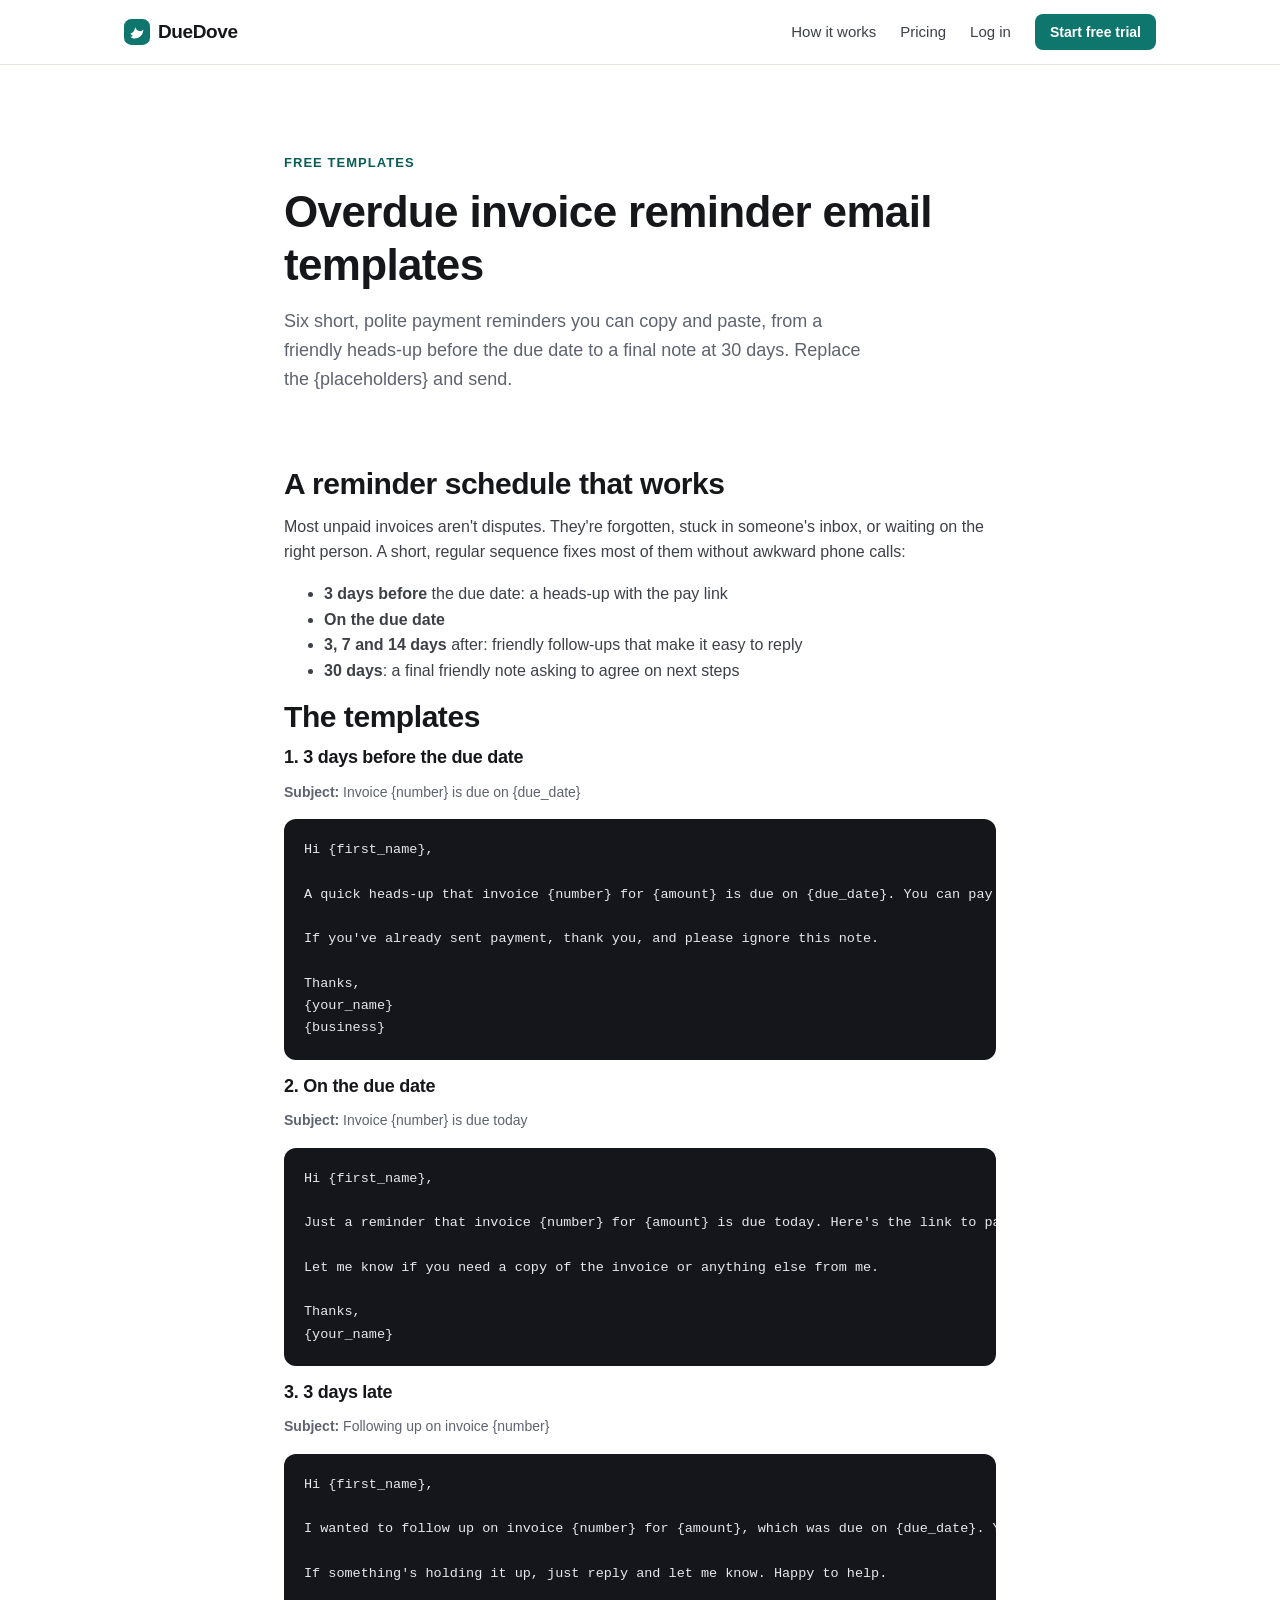
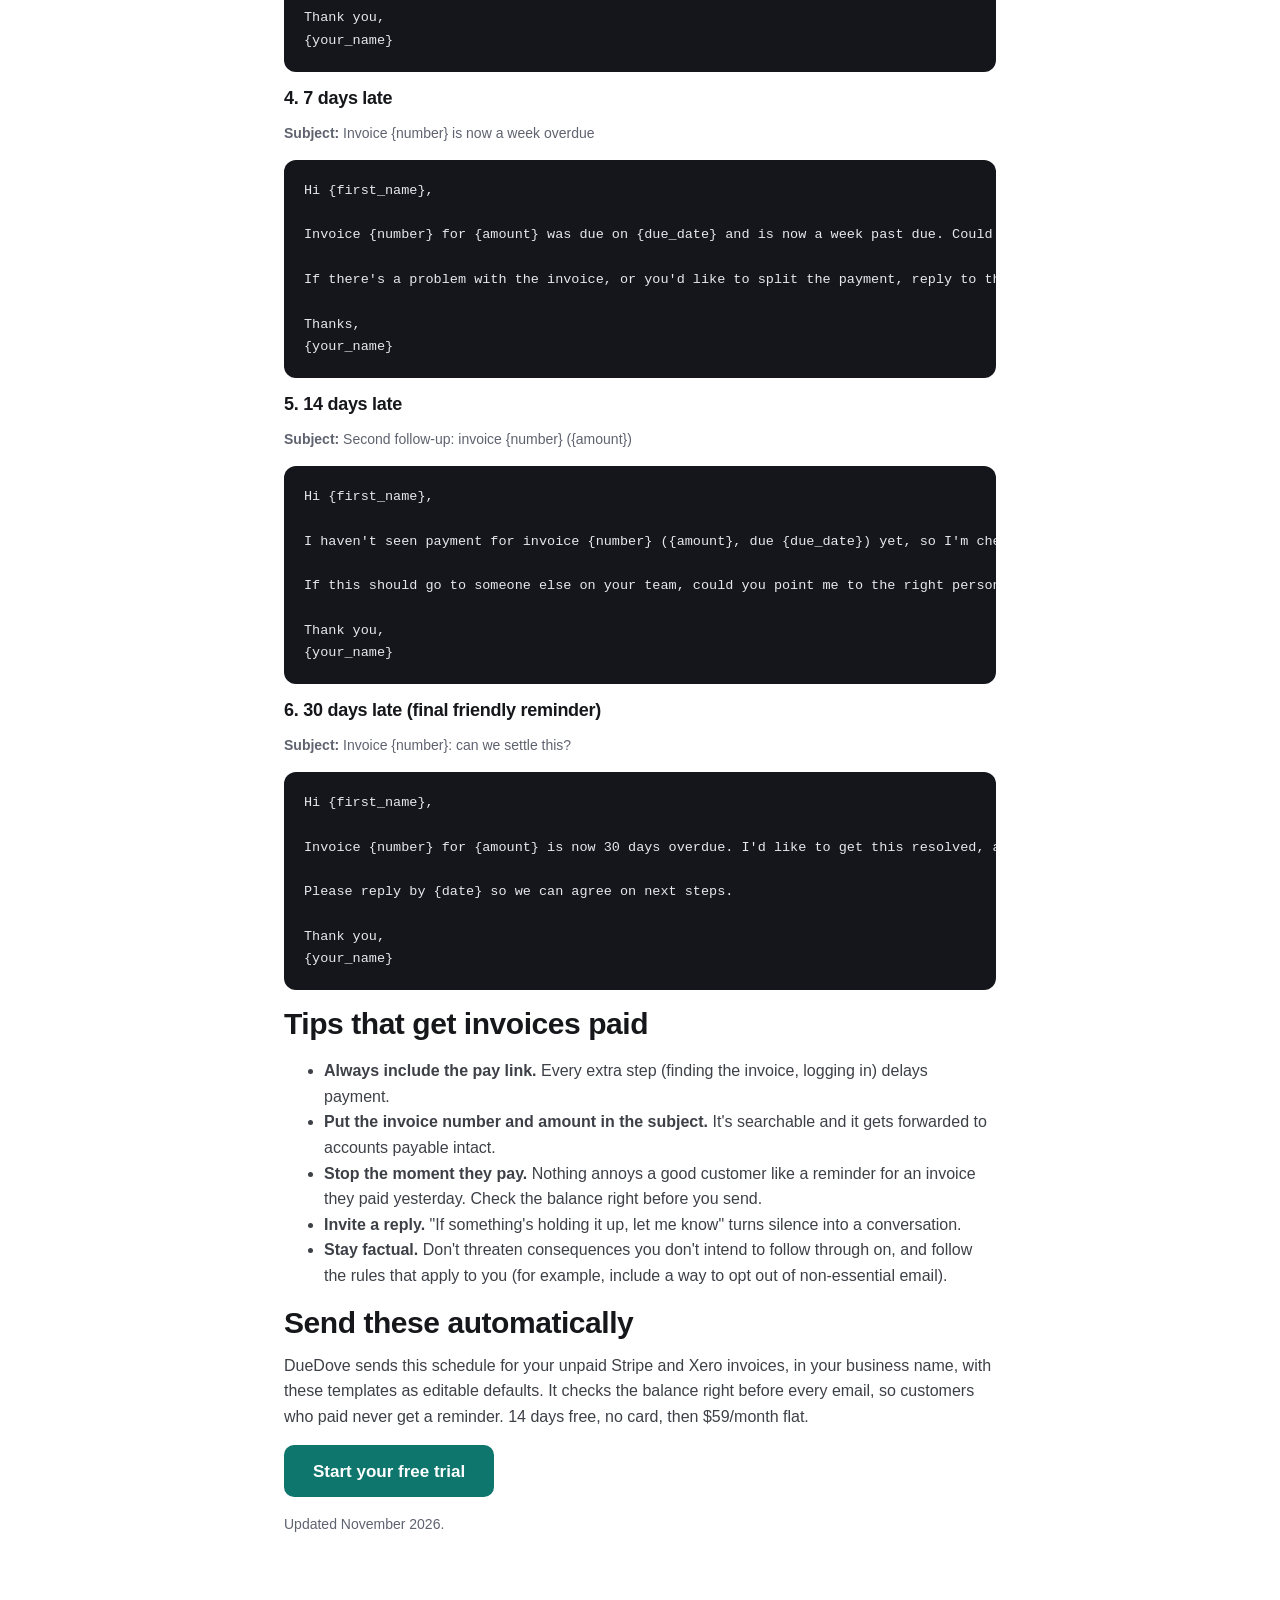
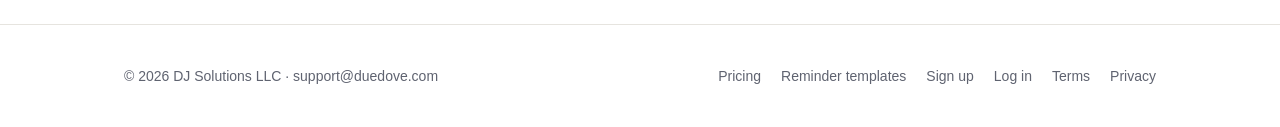
==== invoice-reminder-email-templates.html @ cabfb70f "Free overdue invoice reminder email templates page; footer link; sitemap" ====
<!doctype html><html lang="en"><head><meta charset="utf-8"><meta http-equiv="Content-Security-Policy" content="default-src 'self'; style-src 'self' 'unsafe-inline'; img-src 'self' data:; form-action https://app.duedove.com; base-uri 'none'; object-src 'none'"><meta name="referrer" content="no-referrer">
<meta name="viewport" content="width=device-width,initial-scale=1"><title>Overdue Invoice Reminder Email Templates (Free, Copy-Paste) · DueDove</title><meta name="description" content="Six polite payment reminder emails for unpaid invoices: before the due date, on the day, and 3, 7 and 14 days late. Free templates with subject lines."><link rel="canonical" href="https://duedove.com/invoice-reminder-email-templates.html"><meta property="og:title" content="Overdue Invoice Reminder Email Templates (Free, Copy-Paste) · DueDove"><meta property="og:description" content="Six polite payment reminder emails for unpaid invoices: before the due date, on the day, and 3, 7 and 14 days late. Free templates with subject lines."><meta property="og:url" content="https://duedove.com/invoice-reminder-email-templates.html"><meta property="og:type" content="article">
<meta name="theme-color" content="#ffffff"><link rel="icon" href="data:image/svg+xml,%3Csvg xmlns='http://www.w3.org/2000/svg' viewBox='0 0 32 32'%3E%3Crect width='32' height='32' rx='9' fill='%230f766e'/%3E%3Cpath d='M8 18c3-1 5-4 6-8 1 3 3 5 7 5l3-2-1 4c-1 4-5 7-10 7-2 0-4-1-5-2l3-1c-1-1-2-2-3-3z' fill='%23fff'/%3E%3C/svg%3E"><link rel="stylesheet" href="/style.css"></head><body>
<header class="top"><div class="wrap"><a class="logo" href="/"><svg viewBox="0 0 32 32" aria-hidden="true"><rect width="32" height="32" rx="9" fill="#0f766e"/><path d="M8 18c3-1 5-4 6-8 1 3 3 5 7 5l3-2-1 4c-1 4-5 7-10 7-2 0-4-1-5-2l3-1c-1-1-2-2-3-3z" fill="#fff"/></svg>DueDove</a><nav class="nav"><a class="hide-sm" href="/#how">How it works</a><a class="hide-sm" href="/pricing.html">Pricing</a><a href="https://app.duedove.com/login">Log in</a><a class="btn sm" href="/signup.html">Start free trial</a></nav></div></header>
<main><section class="hero"><div class="wrap" style="max-width:760px">
<div class="eyebrow">Free templates</div><h1>Overdue invoice reminder email templates</h1>
<p class="lead">Six short, polite payment reminders you can copy and paste, from a friendly heads-up before the due date to a final note at 30 days. Replace the {placeholders} and send.</p></div></section>
<section style="padding-top:0"><div class="wrap" style="max-width:760px">
<h2>A reminder schedule that works</h2><p>Most unpaid invoices aren't disputes. They're forgotten, stuck in someone's inbox, or waiting on the right person. A short, regular sequence fixes most of them without awkward phone calls:</p>
<ul><li><b>3 days before</b> the due date: a heads-up with the pay link</li><li><b>On the due date</b></li><li><b>3, 7 and 14 days</b> after: friendly follow-ups that make it easy to reply</li><li><b>30 days</b>: a final friendly note asking to agree on next steps</li></ul>
<h2>The templates</h2><h3>1. 3 days before the due date</h3><p class="small"><b>Subject:</b> Invoice {number} is due on {due_date}</p><pre>Hi {first_name},

A quick heads-up that invoice {number} for {amount} is due on {due_date}. You can pay it here: {pay_link}

If you&#x27;ve already sent payment, thank you, and please ignore this note.

Thanks,
{your_name}
{business}</pre><h3>2. On the due date</h3><p class="small"><b>Subject:</b> Invoice {number} is due today</p><pre>Hi {first_name},

Just a reminder that invoice {number} for {amount} is due today. Here&#x27;s the link to pay: {pay_link}

Let me know if you need a copy of the invoice or anything else from me.

Thanks,
{your_name}</pre><h3>3. 3 days late</h3><p class="small"><b>Subject:</b> Following up on invoice {number}</p><pre>Hi {first_name},

I wanted to follow up on invoice {number} for {amount}, which was due on {due_date}. You can pay it here: {pay_link}

If something&#x27;s holding it up, just reply and let me know. Happy to help.

Thank you,
{your_name}</pre><h3>4. 7 days late</h3><p class="small"><b>Subject:</b> Invoice {number} is now a week overdue</p><pre>Hi {first_name},

Invoice {number} for {amount} was due on {due_date} and is now a week past due. Could you take a look when you get a chance? Pay link: {pay_link}

If there&#x27;s a problem with the invoice, or you&#x27;d like to split the payment, reply to this email and we&#x27;ll sort it out.

Thanks,
{your_name}</pre><h3>5. 14 days late</h3><p class="small"><b>Subject:</b> Second follow-up: invoice {number} ({amount})</p><pre>Hi {first_name},

I haven&#x27;t seen payment for invoice {number} ({amount}, due {due_date}) yet, so I&#x27;m checking in again. Here&#x27;s the link: {pay_link}

If this should go to someone else on your team, could you point me to the right person?

Thank you,
{your_name}</pre><h3>6. 30 days late (final friendly reminder)</h3><p class="small"><b>Subject:</b> Invoice {number}: can we settle this?</p><pre>Hi {first_name},

Invoice {number} for {amount} is now 30 days overdue. I&#x27;d like to get this resolved, and I&#x27;m glad to work with you on timing if that helps. You can pay here: {pay_link}

Please reply by {date} so we can agree on next steps.

Thank you,
{your_name}</pre>
<h2>Tips that get invoices paid</h2><ul>
<li><b>Always include the pay link.</b> Every extra step (finding the invoice, logging in) delays payment.</li>
<li><b>Put the invoice number and amount in the subject.</b> It's searchable and it gets forwarded to accounts payable intact.</li>
<li><b>Stop the moment they pay.</b> Nothing annoys a good customer like a reminder for an invoice they paid yesterday. Check the balance right before you send.</li>
<li><b>Invite a reply.</b> "If something's holding it up, let me know" turns silence into a conversation.</li>
<li><b>Stay factual.</b> Don't threaten consequences you don't intend to follow through on, and follow the rules that apply to you (for example, include a way to opt out of non-essential email).</li></ul>
<h2>Send these automatically</h2><p>DueDove sends this schedule for your unpaid Stripe and Xero invoices, in your business name, with these templates as editable defaults. It checks the balance right before every email, so customers who paid never get a reminder. 14 days free, no card, then $59/month flat.</p>
<p><a class="btn lg" href="/signup.html">Start your free trial</a></p>
<p class="small">Updated November 2026.</p></div></section></main>
<footer><div class="wrap"><div>© 2026 DJ Solutions LLC · <a href="mailto:support@duedove.com">support@duedove.com</a></div><nav><a href="/pricing.html">Pricing</a><a href="/invoice-reminder-email-templates.html">Reminder templates</a><a href="/signup.html">Sign up</a><a href="https://app.duedove.com/login">Log in</a><a href="/terms.html">Terms</a><a href="/privacy.html">Privacy</a></nav></div></footer><script src="/v.js" defer></script></body></html>
---- style.css ----
/* DueDove — calm, friendly, trustworthy. Type scale: 14/16/18/22/30/44. Spacing: 4/8/12/16/24/32/48/72/96 */
:root{
  --bg:#ffffff;--soft:#f7f7f5;--line:#e6e4df;--ink:#16171a;--body:#3d4047;--mute:#5f6370;
  --brand:#0f766e;--brand-ink:#0b5c56;--brand-soft:#e7f4f1;--code:#14161b;--code-ink:#e6e8ee;--ok:#1a7f37;--err:#b42318;
  --r:12px;--shadow:0 1px 2px rgba(16,17,20,.05),0 8px 24px rgba(16,17,20,.06);
  --font:-apple-system,BlinkMacSystemFont,"Segoe UI",Inter,Roboto,Helvetica,Arial,sans-serif;
  --mono:ui-monospace,SFMono-Regular,"SF Mono",Menlo,Consolas,monospace;
}
*{box-sizing:border-box}html{-webkit-text-size-adjust:100%}
body{margin:0;background:var(--bg);color:var(--body);font:16px/1.6 var(--font);-webkit-font-smoothing:antialiased}
img{max-width:100%;display:block}
a{color:var(--brand-ink);text-underline-offset:2px}a:hover{color:var(--brand)}
:focus-visible{outline:3px solid #5eb8ad;outline-offset:2px;border-radius:6px}
h1,h2,h3{color:var(--ink);line-height:1.2;letter-spacing:-.015em;margin:0 0 12px}
h1{font-size:44px;font-weight:750}h2{font-size:30px;font-weight:700}h3{font-size:18px;font-weight:650}
p{margin:0 0 16px}.lead{font-size:18px;color:var(--mute);max-width:600px}
.small{font-size:14px;color:var(--mute)}.center{text-align:center}.center .lead{margin-left:auto;margin-right:auto}
.wrap{max-width:1080px;margin:0 auto;padding:0 24px}.narrow{max-width:640px}
/* header */
.top{position:sticky;top:0;z-index:10;background:rgba(255,255,255,.9);backdrop-filter:saturate(1.4) blur(10px);border-bottom:1px solid var(--line)}
.top .wrap{display:flex;align-items:center;justify-content:space-between;height:64px;gap:16px}
.logo{display:flex;align-items:center;gap:8px;font-weight:800;font-size:19px;color:var(--ink);text-decoration:none;letter-spacing:-.02em}
.logo svg{width:26px;height:26px;flex:none}
.nav{display:flex;align-items:center;gap:24px}.nav a{color:var(--body);text-decoration:none;font-size:15px}.nav a:hover,.nav a[aria-current]{color:var(--ink)}
.nav a.btn{color:#fff}
/* buttons */
.btn{display:inline-flex;align-items:center;justify-content:center;gap:8px;min-height:44px;padding:0 20px;border-radius:10px;border:1px solid transparent;
  background:var(--brand);color:#fff;font:600 16px/1 var(--font);text-decoration:none;cursor:pointer;transition:background .15s,border-color .15s}
.btn:hover{background:var(--brand-ink);color:#fff}.btn:disabled{opacity:.6;cursor:wait}
.btn.lg{min-height:52px;padding:0 28px;font-size:17px}.btn.sm{min-height:36px;padding:0 14px;font-size:14px;border-radius:8px}
.btn.alt{background:#fff;color:var(--ink);border-color:var(--line)}.btn.alt:hover{border-color:#c9c6bf;background:var(--soft);color:var(--ink)}
.btn.link{background:none;color:var(--brand-ink);padding:0 4px}.btn.link:hover{text-decoration:underline;background:none}
/* sections */
section{padding:72px 0}section.tight{padding:48px 0}.soft{background:var(--soft);border-top:1px solid var(--line);border-bottom:1px solid var(--line)}
.eyebrow{font-size:13px;font-weight:700;letter-spacing:.08em;text-transform:uppercase;color:var(--brand-ink);margin-bottom:12px}
.hero{padding:88px 0 56px}.hero h1{max-width:760px;margin:0 auto 16px}.hero .actions{display:flex;gap:16px;justify-content:center;align-items:center;flex-wrap:wrap;margin-top:28px}
.grid{display:grid;gap:24px}.g2{grid-template-columns:1fr 1fr}.g3{grid-template-columns:repeat(3,1fr)}.g4{grid-template-columns:repeat(4,1fr)}
.card{background:#fff;border:1px solid var(--line);border-radius:var(--r);padding:24px}
.card p{color:var(--mute);margin:0;font-size:15px}
.step .n{display:inline-grid;place-items:center;width:28px;height:28px;border-radius:50%;background:var(--brand-soft);color:var(--brand-ink);font-weight:700;font-size:14px;margin-bottom:12px}
/* demo */
.demo{display:grid;grid-template-columns:1.25fr .75fr;gap:24px;align-items:center;margin-top:48px}
.paper{max-width:300px;margin:0 auto;background:#fff;border:1px solid var(--line);border-radius:10px;box-shadow:var(--shadow);overflow:hidden}
.arrow{font-size:13px;color:var(--mute);text-align:center;margin-top:8px}
/* templates */
.tpl{text-decoration:none;color:inherit}.tpl .thumb{background:var(--soft);border:1px solid var(--line);border-radius:var(--r);height:260px;display:grid;place-items:center;padding:20px;overflow:hidden;transition:border-color .15s}
.tpl:hover .thumb{border-color:#d6d2ca}.tpl .thumb img{max-height:220px;width:auto;border-radius:4px;box-shadow:var(--shadow);background:#fff}
.tpl h3{margin:16px 0 4px}.tpl p{color:var(--mute);font-size:15px;margin:0}
/* code */
pre,.code{position:relative;background:var(--code);color:var(--code-ink);border-radius:var(--r);padding:20px;overflow:auto;font:13.5px/1.65 var(--mono);margin:0 0 16px}
.code .copy,pre .copy{position:absolute;top:10px;right:10px;background:#2a2e37;color:#cfd3dc;border:1px solid #3a3f4b;border-radius:6px;font:600 12px var(--font);padding:5px 10px;cursor:pointer}
.code .copy:hover,pre .copy:hover{background:#353a45;color:#fff}
.t-k{color:#ff9e64}.t-s{color:#9ece6a}.t-c{color:#7a8194}
code{font-family:var(--mono);font-size:.9em}p code,li code,td code{background:var(--soft);border:1px solid var(--line);padding:1px 5px;border-radius:5px;color:var(--ink)}
/* pricing */
.plan{display:flex;flex-direction:column}.plan .price{font-size:36px;font-weight:750;color:var(--ink);letter-spacing:-.02em;margin:4px 0 2px}.plan .price small{font-size:15px;font-weight:500;color:var(--mute)}
.plan ul{list-style:none;padding:0;margin:16px 0 24px;flex:1}.plan li{padding:6px 0 6px 24px;position:relative;font-size:15px}.plan li:before{content:"";position:absolute;left:2px;top:13px;width:10px;height:6px;border-left:2px solid var(--ok);border-bottom:2px solid var(--ok);transform:rotate(-45deg)}
.plan.pop{border:2px solid var(--brand);box-shadow:var(--shadow)}.badge{display:inline-block;font-size:12px;font-weight:700;color:var(--brand-ink);background:var(--brand-soft);padding:2px 8px;border-radius:99px;margin-left:8px;vertical-align:middle}
.faq h3{font-size:16px;margin-bottom:4px}.faq p{color:var(--mute);font-size:15px}
/* forms */
.panel{background:#fff;border:1px solid var(--line);border-radius:16px;padding:32px;box-shadow:var(--shadow)}
label{display:block;font-weight:600;color:var(--ink);font-size:15px;margin:0 0 8px}
input[type=email],input[type=text],input[type=password]{width:100%;min-height:48px;padding:0 14px;border:1px solid #cfccc5;border-radius:10px;font:16px var(--font);color:var(--ink);background:#fff}
input:focus{outline:none;border-color:var(--brand);box-shadow:0 0 0 3px rgba(15,118,110,.18)}
.row{display:flex;gap:12px}.row input{flex:1}
.hp{position:absolute!important;left:-10000px;width:1px;height:1px;overflow:hidden}
.msg{display:none;margin-top:16px;padding:12px 14px;border-radius:10px;font-size:15px}.msg.err{display:block;background:#fef3f2;border:1px solid #fecdca;color:var(--err)}.msg.ok{display:block;background:#ecfdf3;border:1px solid #abefc6;color:var(--ok)}
.keybox{display:flex;flex-wrap:wrap;align-items:center;gap:8px;margin:8px 0 16px}
.keybox code{flex:1 1 260px;min-height:44px;display:flex;align-items:center;background:var(--soft);border:1px solid var(--line);border-radius:10px;padding:0 14px;font:14px var(--mono);color:var(--ink);word-break:break-all}
.note{background:var(--brand-soft);border:1px solid #b7ddd6;color:#0b4a45;border-radius:10px;padding:12px 14px;font-size:15px;margin:0 0 20px}
.plans{display:grid;grid-template-columns:repeat(3,1fr);gap:12px;margin:12px 0}
.plans button{cursor:pointer;text-align:left;background:#fff;border:1px solid var(--line);border-radius:10px;padding:14px 16px;font:15px var(--font);color:var(--mute);min-height:44px}
.plans button b{display:block;color:var(--ink);font-size:16px}.plans button:hover,.plans button.sel{border-color:var(--brand);background:var(--brand-soft)}
.divider{height:1px;background:var(--line);margin:32px 0}
.hidden{display:none!important}
/* docs */
.docs{display:grid;grid-template-columns:220px minmax(0,1fr);gap:48px;padding:48px 0}
.docs aside{position:sticky;top:88px;align-self:start;max-height:calc(100vh - 110px);overflow:auto}
.docs aside a{display:block;color:var(--mute);text-decoration:none;font-size:14px;padding:6px 10px;border-radius:6px;border-left:2px solid transparent}
.docs aside a:hover{color:var(--ink);background:var(--soft)}.docs aside a.on{color:var(--ink);border-left-color:var(--brand);background:var(--soft)}
.docs aside .grp{font-size:12px;font-weight:700;text-transform:uppercase;letter-spacing:.06em;color:var(--ink);margin:16px 10px 6px}
.docs h2{font-size:24px;margin-top:56px;padding-top:8px;scroll-margin-top:84px}.docs h3{margin-top:28px;scroll-margin-top:84px}
.docs table{width:100%;border-collapse:collapse;font-size:14.5px;margin:8px 0 20px}.docs th{text-align:left;color:var(--ink);font-weight:600}
.docs td,.docs th{border-bottom:1px solid var(--line);padding:10px 8px;vertical-align:top}.docs td:first-child{white-space:nowrap}
.tabs{display:flex;gap:4px;margin-bottom:-1px}.tabs button{background:var(--soft);color:var(--mute);border:1px solid var(--line);border-bottom:0;padding:6px 14px;border-radius:8px 8px 0 0;cursor:pointer;font:600 13px var(--font)}
.tabs button.on{background:var(--code);color:#fff;border-color:var(--code)}.tabs+div pre,.tabs~pre{border-top-left-radius:0}
.method{display:inline-block;font:700 12px var(--mono);padding:2px 7px;border-radius:5px;background:#e8f2ff;color:#0b5cad;margin-right:6px;vertical-align:2px}.method.get{background:#e9f7ef;color:var(--ok)}
/* legal */
.legal{max-width:720px;padding:56px 24px}.legal h1{font-size:36px}.legal h2{font-size:20px;margin-top:32px}.legal li{margin-bottom:6px}
.draft{background:#fffaeb;border:1px solid #fedf89;color:#7a4b00;border-radius:10px;padding:12px 16px}
/* footer */
footer{border-top:1px solid var(--line);padding:40px 0;color:var(--mute);font-size:14px}
footer .wrap{display:flex;justify-content:space-between;gap:24px;flex-wrap:wrap}footer nav{display:flex;flex-wrap:wrap;gap:8px 20px}footer a{color:var(--mute);text-decoration:none}footer a:hover{color:var(--ink)}
/* subscribed banner */
.banner{background:#ecfdf3;border-bottom:1px solid #abefc6;color:var(--ok);text-align:center;padding:12px;font-weight:600}
/* responsive */
@media (max-width:900px){.g4{grid-template-columns:1fr 1fr}.g3{grid-template-columns:1fr}.demo{grid-template-columns:1fr}.docs{grid-template-columns:1fr;gap:0}.docs aside{position:static;max-height:none;display:flex;gap:6px;overflow-x:auto;padding-bottom:12px;border-bottom:1px solid var(--line);margin-bottom:8px}.docs aside .grp{display:none}.docs aside a{white-space:nowrap;border:1px solid var(--line);border-radius:99px}}
@media (max-width:640px){
  h1{font-size:32px}h2{font-size:24px}.lead{font-size:17px}section{padding:56px 0}.hero{padding:56px 0 40px}
  .wrap{padding:0 20px}.g2,.g4{grid-template-columns:1fr}.nav .hide-sm{display:none}.nav .btn{min-height:38px;padding:0 14px;font-size:14px}
  .plans{grid-template-columns:1fr}.row{flex-direction:column}.panel{padding:22px;border-radius:14px}.tpl .thumb{height:220px}
  pre{font-size:12.5px;padding:16px}.docs td:first-child{white-space:normal}.hero .actions .btn{width:100%}
}
@media (prefers-reduced-motion:reduce){*{transition:none!important}}
main{min-height:calc(100vh - 190px)}
.demo>div,.docs>div{min-width:0}
@media (max-width:640px){.docs table{display:block;overflow-x:auto}.docs aside{margin:0 -20px 8px;padding:0 20px 12px}}
p code,li code{overflow-wrap:anywhere}

/* DueDove extras */
.mock{display:grid;grid-template-columns:1.1fr .9fr;gap:24px;margin-top:48px;text-align:left;align-items:start}
.mail{background:#fff;border:1px solid var(--line);border-radius:14px;box-shadow:var(--shadow);overflow:hidden}
.mail .hd{padding:14px 18px;border-bottom:1px solid var(--line);font-size:14px;color:var(--mute)}.mail .hd b{color:var(--ink)}
.mail .bd{padding:18px;font-size:15px;line-height:1.6}.mail .bd p{margin:0 0 10px}.mail .pay{display:inline-block;background:#635bff;color:#fff;border-radius:8px;padding:8px 14px;font-weight:600;font-size:14px;margin:4px 0 10px}
.mail .ft{font-size:12px;color:var(--mute);border-top:1px solid var(--line);padding:10px 18px}
.dash{background:#fff;border:1px solid var(--line);border-radius:14px;box-shadow:var(--shadow);padding:18px}
.dash .k{display:flex;justify-content:space-between;padding:12px 0;border-bottom:1px solid var(--line)}.dash .k:last-of-type{border:0}.dash .k b{color:var(--ink);font-size:20px}.dash .k.good b{color:var(--ok)}
.timeline{display:flex;gap:8px;flex-wrap:wrap;margin-top:14px}.timeline span{font-size:12.5px;padding:4px 10px;border-radius:99px;background:var(--brand-soft);color:var(--brand-ink);font-weight:600}
.timeline span.paid{background:#e9f7ef;color:var(--ok)}
.price-hero{max-width:440px;margin:32px auto 0}
.checks{list-style:none;padding:0;margin:0}.checks li{padding:6px 0 6px 26px;position:relative}.checks li:before{content:"";position:absolute;left:2px;top:13px;width:10px;height:6px;border-left:2px solid var(--ok);border-bottom:2px solid var(--ok);transform:rotate(-45deg)}
@media (max-width:820px){.mock{grid-template-columns:1fr}}

.works{margin-top:10px;color:var(--mute)}.works b{color:var(--ink,#111);font-weight:600}.works span{opacity:.75}
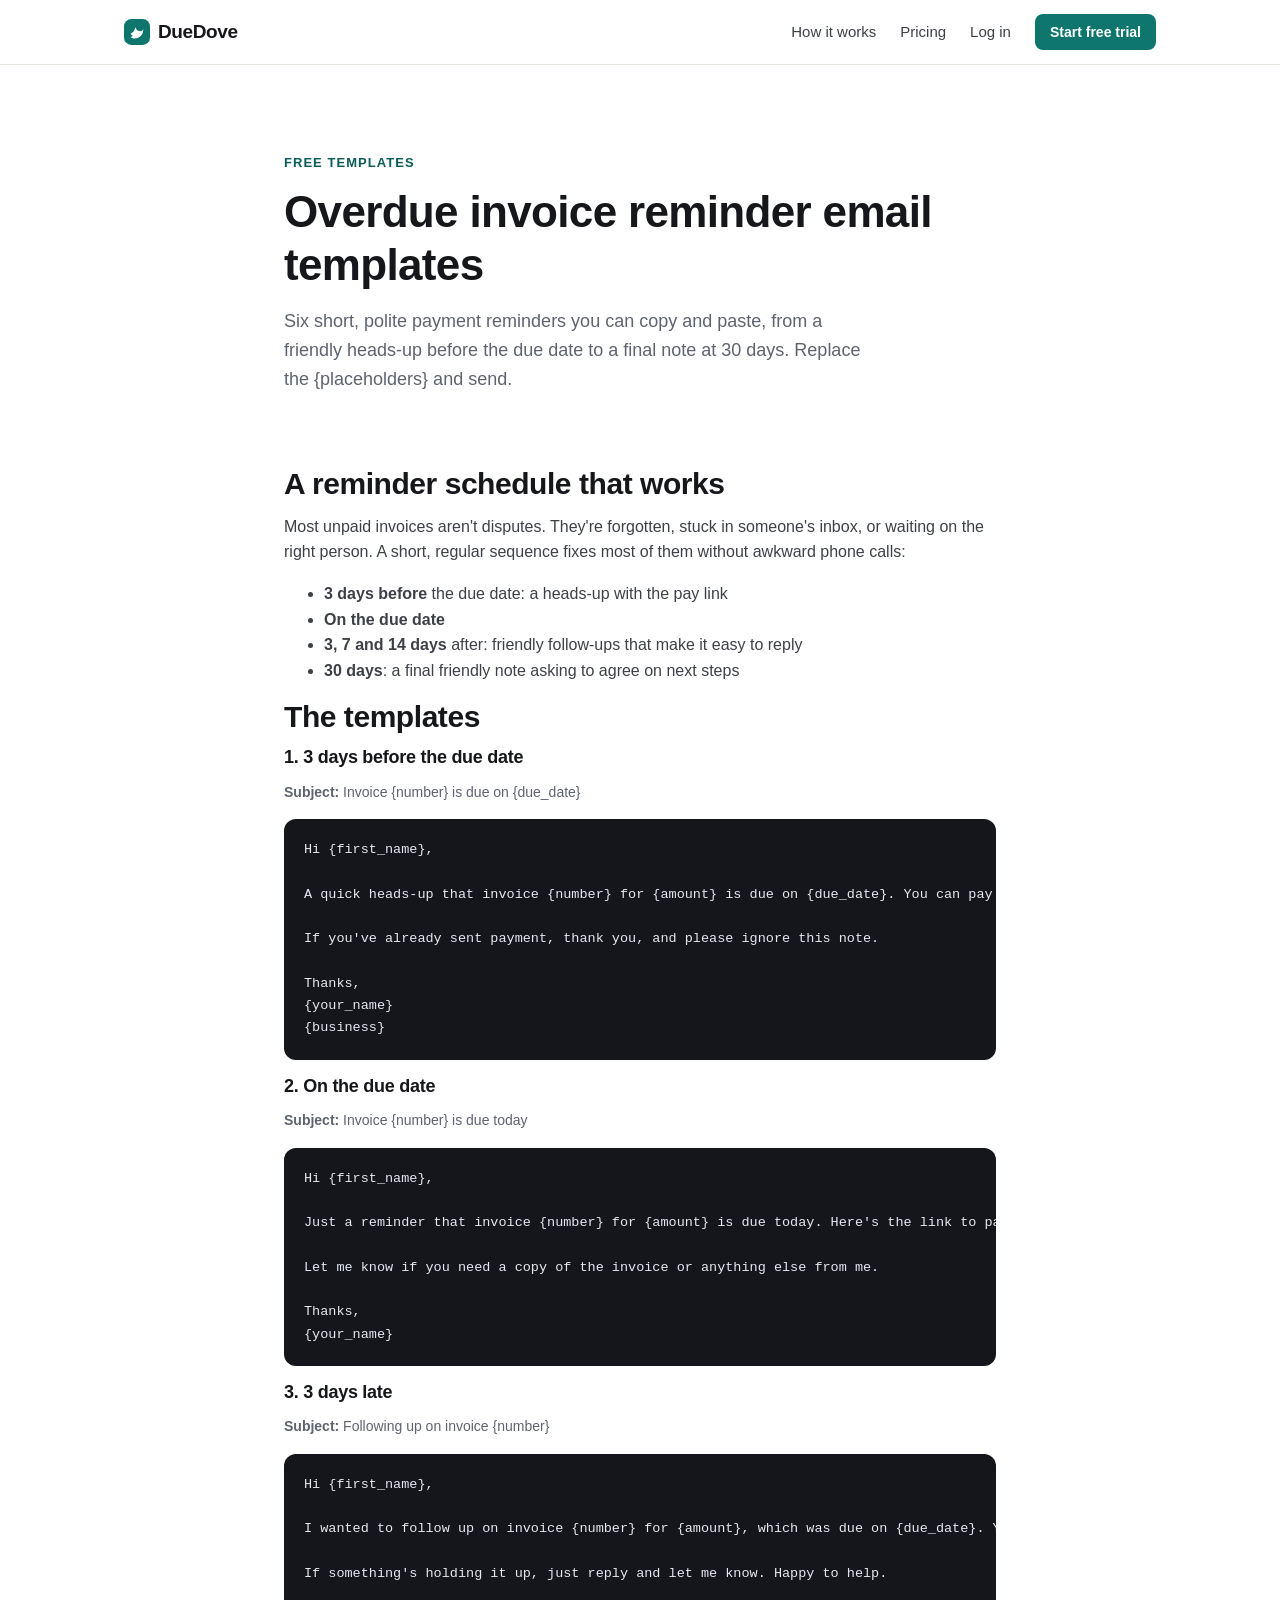
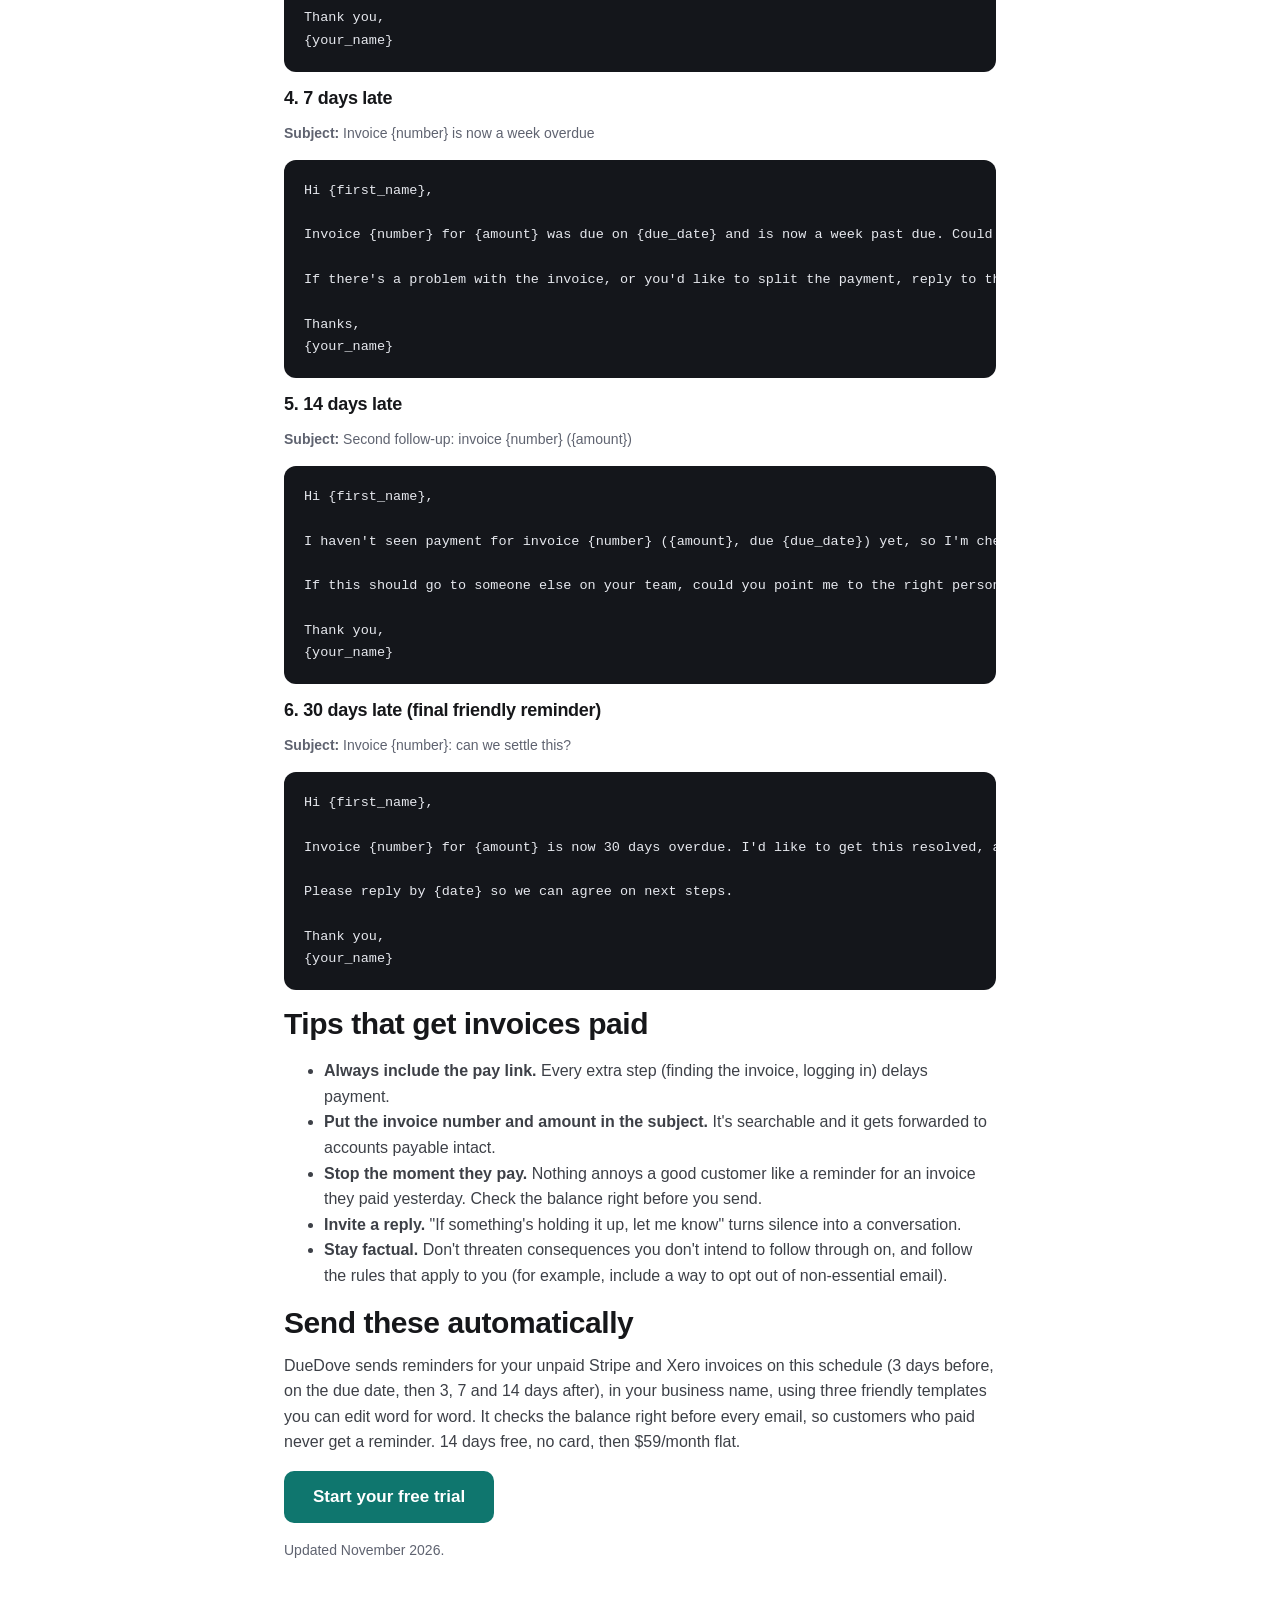
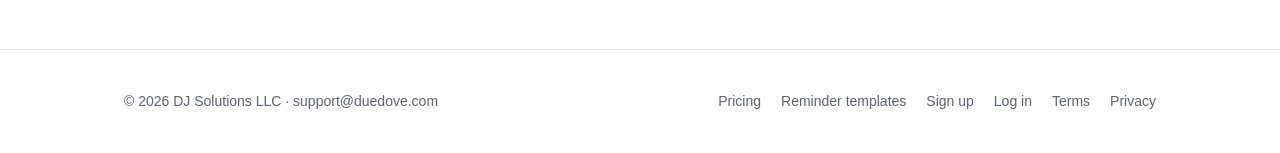
==== commit d0733660: "Accurate DueDove feature wording" ====
--- a/invoice-reminder-email-templates.html
+++ b/invoice-reminder-email-templates.html
@@ -58,7 +58,7 @@
 <li><b>Stop the moment they pay.</b> Nothing annoys a good customer like a reminder for an invoice they paid yesterday. Check the balance right before you send.</li>
 <li><b>Invite a reply.</b> "If something's holding it up, let me know" turns silence into a conversation.</li>
 <li><b>Stay factual.</b> Don't threaten consequences you don't intend to follow through on, and follow the rules that apply to you (for example, include a way to opt out of non-essential email).</li></ul>
-<h2>Send these automatically</h2><p>DueDove sends this schedule for your unpaid Stripe and Xero invoices, in your business name, with these templates as editable defaults. It checks the balance right before every email, so customers who paid never get a reminder. 14 days free, no card, then $59/month flat.</p>
+<h2>Send these automatically</h2><p>DueDove sends reminders for your unpaid Stripe and Xero invoices on this schedule (3 days before, on the due date, then 3, 7 and 14 days after), in your business name, using three friendly templates you can edit word for word. It checks the balance right before every email, so customers who paid never get a reminder. 14 days free, no card, then $59/month flat.</p>
 <p><a class="btn lg" href="/signup.html">Start your free trial</a></p>
 <p class="small">Updated November 2026.</p></div></section></main>
 <footer><div class="wrap"><div>© 2026 DJ Solutions LLC · <a href="mailto:support@duedove.com">support@duedove.com</a></div><nav><a href="/pricing.html">Pricing</a><a href="/invoice-reminder-email-templates.html">Reminder templates</a><a href="/signup.html">Sign up</a><a href="https://app.duedove.com/login">Log in</a><a href="/terms.html">Terms</a><a href="/privacy.html">Privacy</a></nav></div></footer><script src="/v.js" defer></script></body></html>
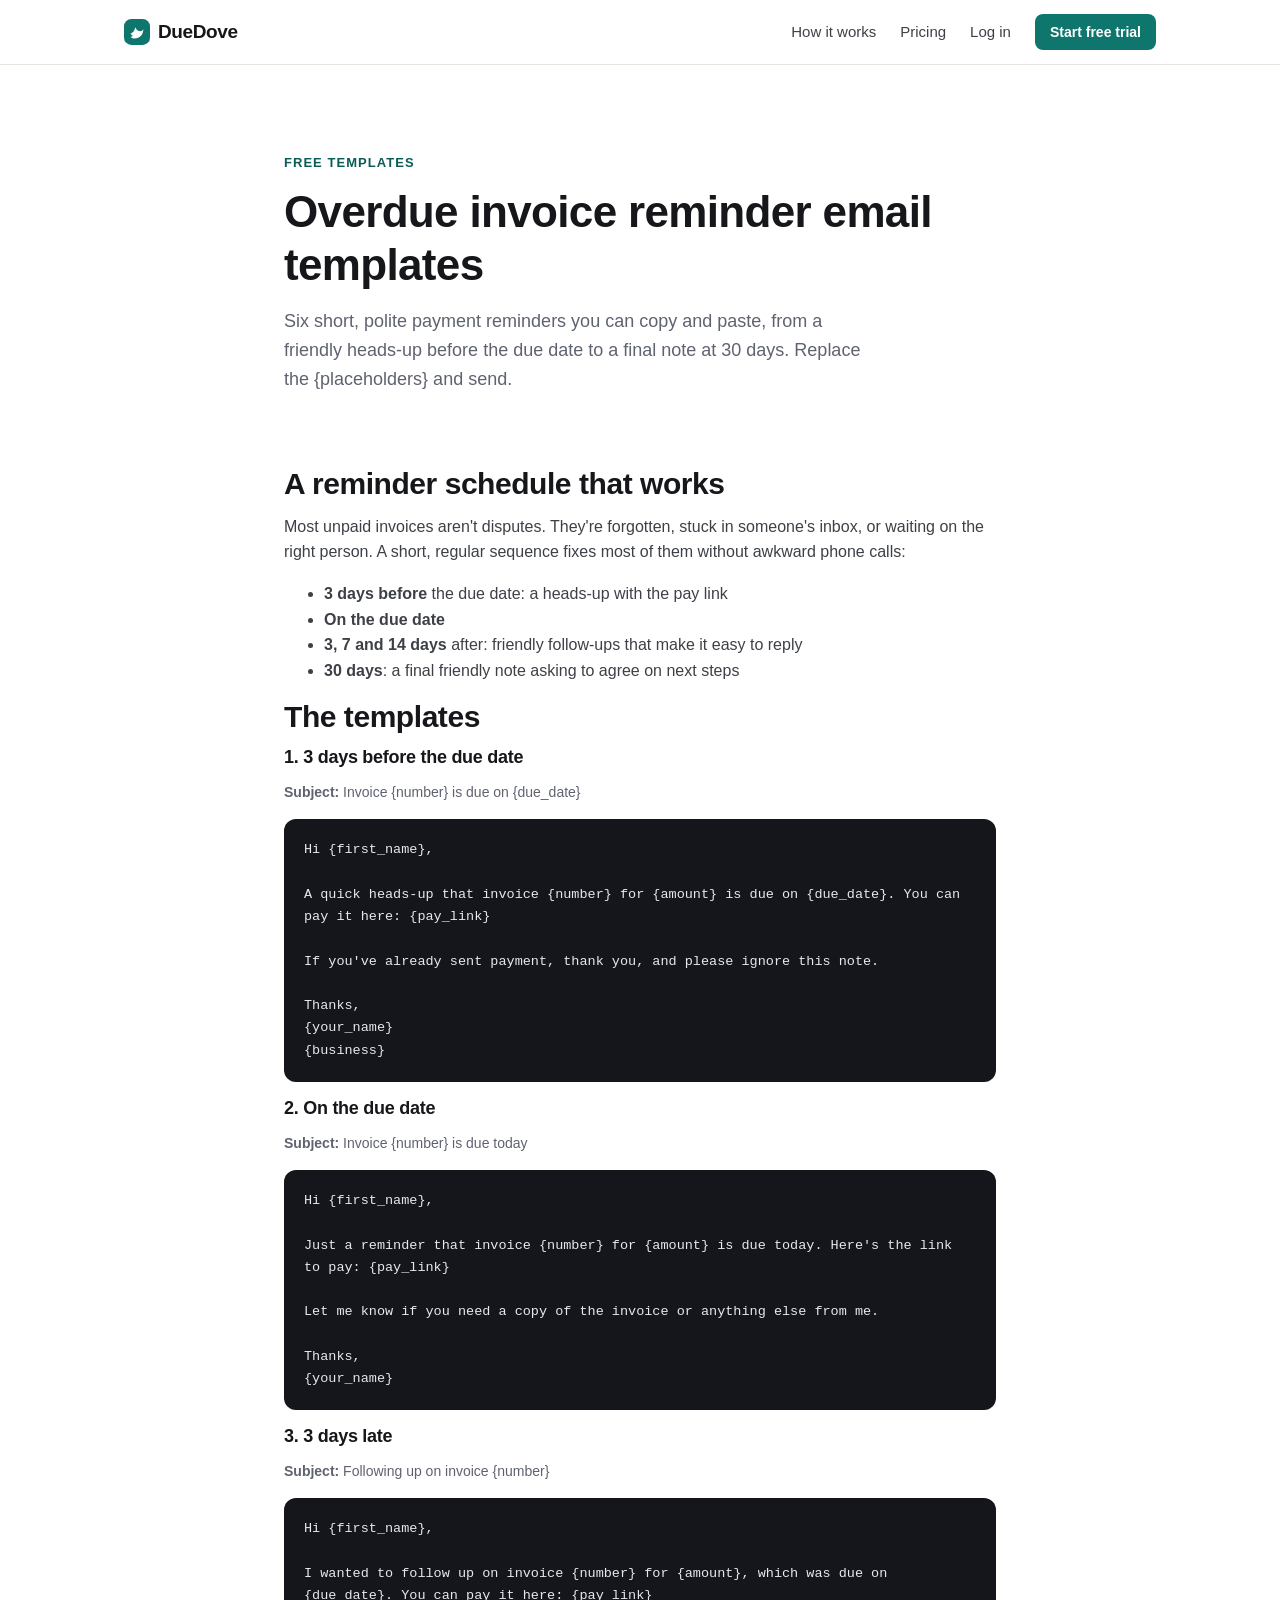
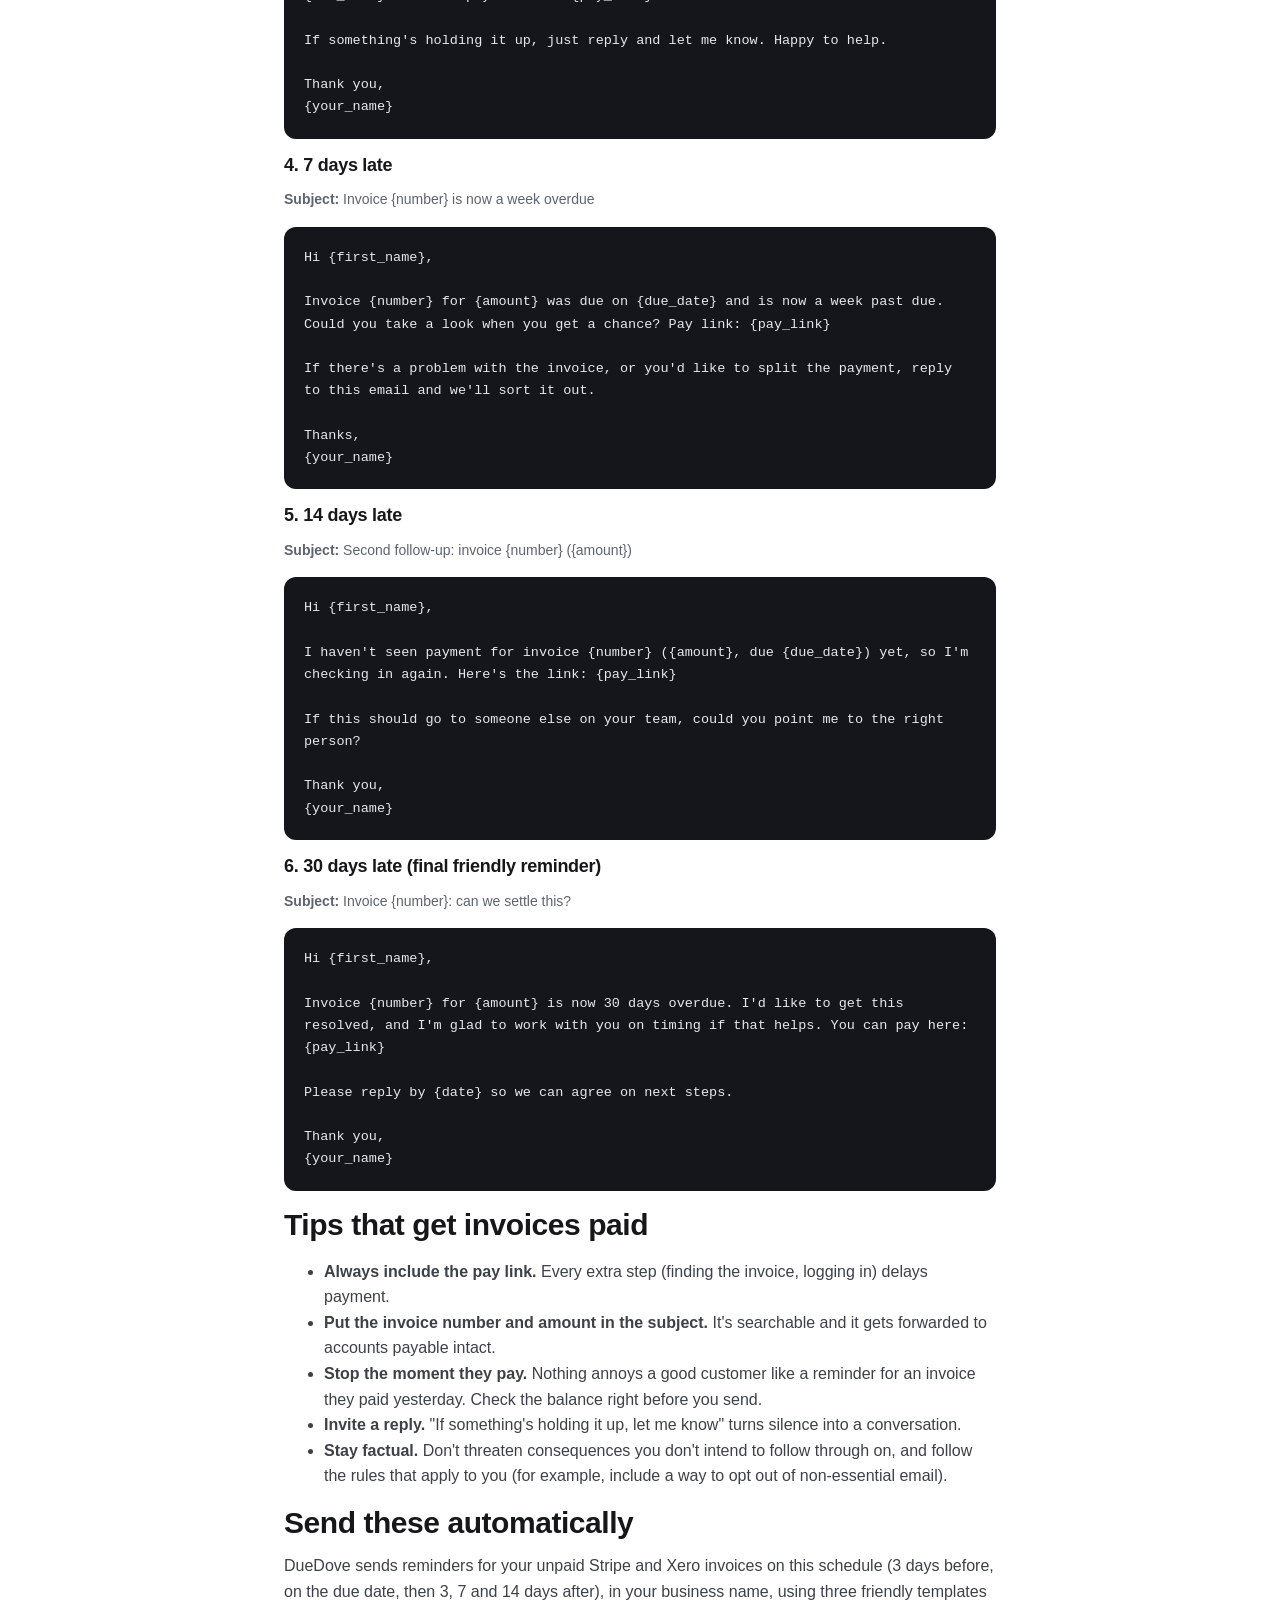
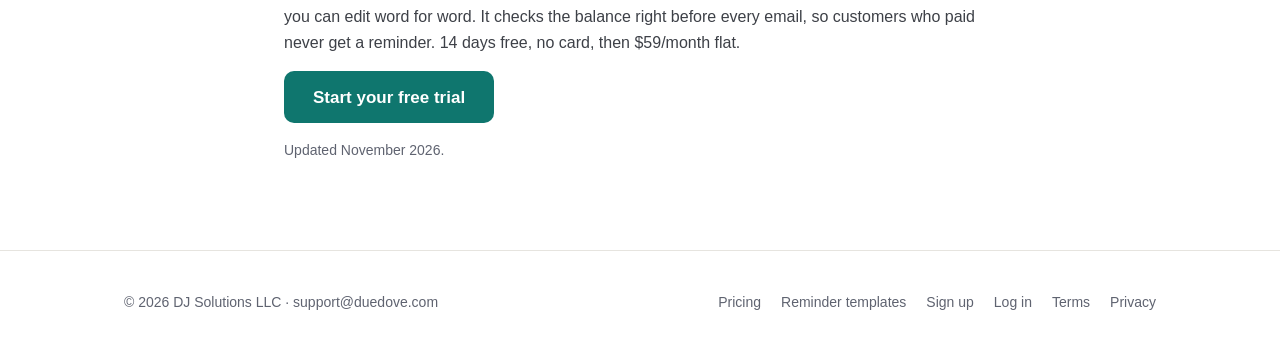
==== commit 441fe957: "Wrap long lines in reminder templates" ====
--- a/invoice-reminder-email-templates.html
+++ b/invoice-reminder-email-templates.html
@@ -8,7 +8,7 @@
 <section style="padding-top:0"><div class="wrap" style="max-width:760px">
 <h2>A reminder schedule that works</h2><p>Most unpaid invoices aren't disputes. They're forgotten, stuck in someone's inbox, or waiting on the right person. A short, regular sequence fixes most of them without awkward phone calls:</p>
 <ul><li><b>3 days before</b> the due date: a heads-up with the pay link</li><li><b>On the due date</b></li><li><b>3, 7 and 14 days</b> after: friendly follow-ups that make it easy to reply</li><li><b>30 days</b>: a final friendly note asking to agree on next steps</li></ul>
-<h2>The templates</h2><h3>1. 3 days before the due date</h3><p class="small"><b>Subject:</b> Invoice {number} is due on {due_date}</p><pre>Hi {first_name},
+<h2>The templates</h2><h3>1. 3 days before the due date</h3><p class="small"><b>Subject:</b> Invoice {number} is due on {due_date}</p><pre style="white-space:pre-wrap;word-break:break-word">Hi {first_name},
 
 A quick heads-up that invoice {number} for {amount} is due on {due_date}. You can pay it here: {pay_link}
 
@@ -16,35 +16,35 @@
 
 Thanks,
 {your_name}
-{business}</pre><h3>2. On the due date</h3><p class="small"><b>Subject:</b> Invoice {number} is due today</p><pre>Hi {first_name},
+{business}</pre><h3>2. On the due date</h3><p class="small"><b>Subject:</b> Invoice {number} is due today</p><pre style="white-space:pre-wrap;word-break:break-word">Hi {first_name},
 
 Just a reminder that invoice {number} for {amount} is due today. Here&#x27;s the link to pay: {pay_link}
 
 Let me know if you need a copy of the invoice or anything else from me.
 
 Thanks,
-{your_name}</pre><h3>3. 3 days late</h3><p class="small"><b>Subject:</b> Following up on invoice {number}</p><pre>Hi {first_name},
+{your_name}</pre><h3>3. 3 days late</h3><p class="small"><b>Subject:</b> Following up on invoice {number}</p><pre style="white-space:pre-wrap;word-break:break-word">Hi {first_name},
 
 I wanted to follow up on invoice {number} for {amount}, which was due on {due_date}. You can pay it here: {pay_link}
 
 If something&#x27;s holding it up, just reply and let me know. Happy to help.
 
 Thank you,
-{your_name}</pre><h3>4. 7 days late</h3><p class="small"><b>Subject:</b> Invoice {number} is now a week overdue</p><pre>Hi {first_name},
+{your_name}</pre><h3>4. 7 days late</h3><p class="small"><b>Subject:</b> Invoice {number} is now a week overdue</p><pre style="white-space:pre-wrap;word-break:break-word">Hi {first_name},
 
 Invoice {number} for {amount} was due on {due_date} and is now a week past due. Could you take a look when you get a chance? Pay link: {pay_link}
 
 If there&#x27;s a problem with the invoice, or you&#x27;d like to split the payment, reply to this email and we&#x27;ll sort it out.
 
 Thanks,
-{your_name}</pre><h3>5. 14 days late</h3><p class="small"><b>Subject:</b> Second follow-up: invoice {number} ({amount})</p><pre>Hi {first_name},
+{your_name}</pre><h3>5. 14 days late</h3><p class="small"><b>Subject:</b> Second follow-up: invoice {number} ({amount})</p><pre style="white-space:pre-wrap;word-break:break-word">Hi {first_name},
 
 I haven&#x27;t seen payment for invoice {number} ({amount}, due {due_date}) yet, so I&#x27;m checking in again. Here&#x27;s the link: {pay_link}
 
 If this should go to someone else on your team, could you point me to the right person?
 
 Thank you,
-{your_name}</pre><h3>6. 30 days late (final friendly reminder)</h3><p class="small"><b>Subject:</b> Invoice {number}: can we settle this?</p><pre>Hi {first_name},
+{your_name}</pre><h3>6. 30 days late (final friendly reminder)</h3><p class="small"><b>Subject:</b> Invoice {number}: can we settle this?</p><pre style="white-space:pre-wrap;word-break:break-word">Hi {first_name},
 
 Invoice {number} for {amount} is now 30 days overdue. I&#x27;d like to get this resolved, and I&#x27;m glad to work with you on timing if that helps. You can pay here: {pay_link}
 
